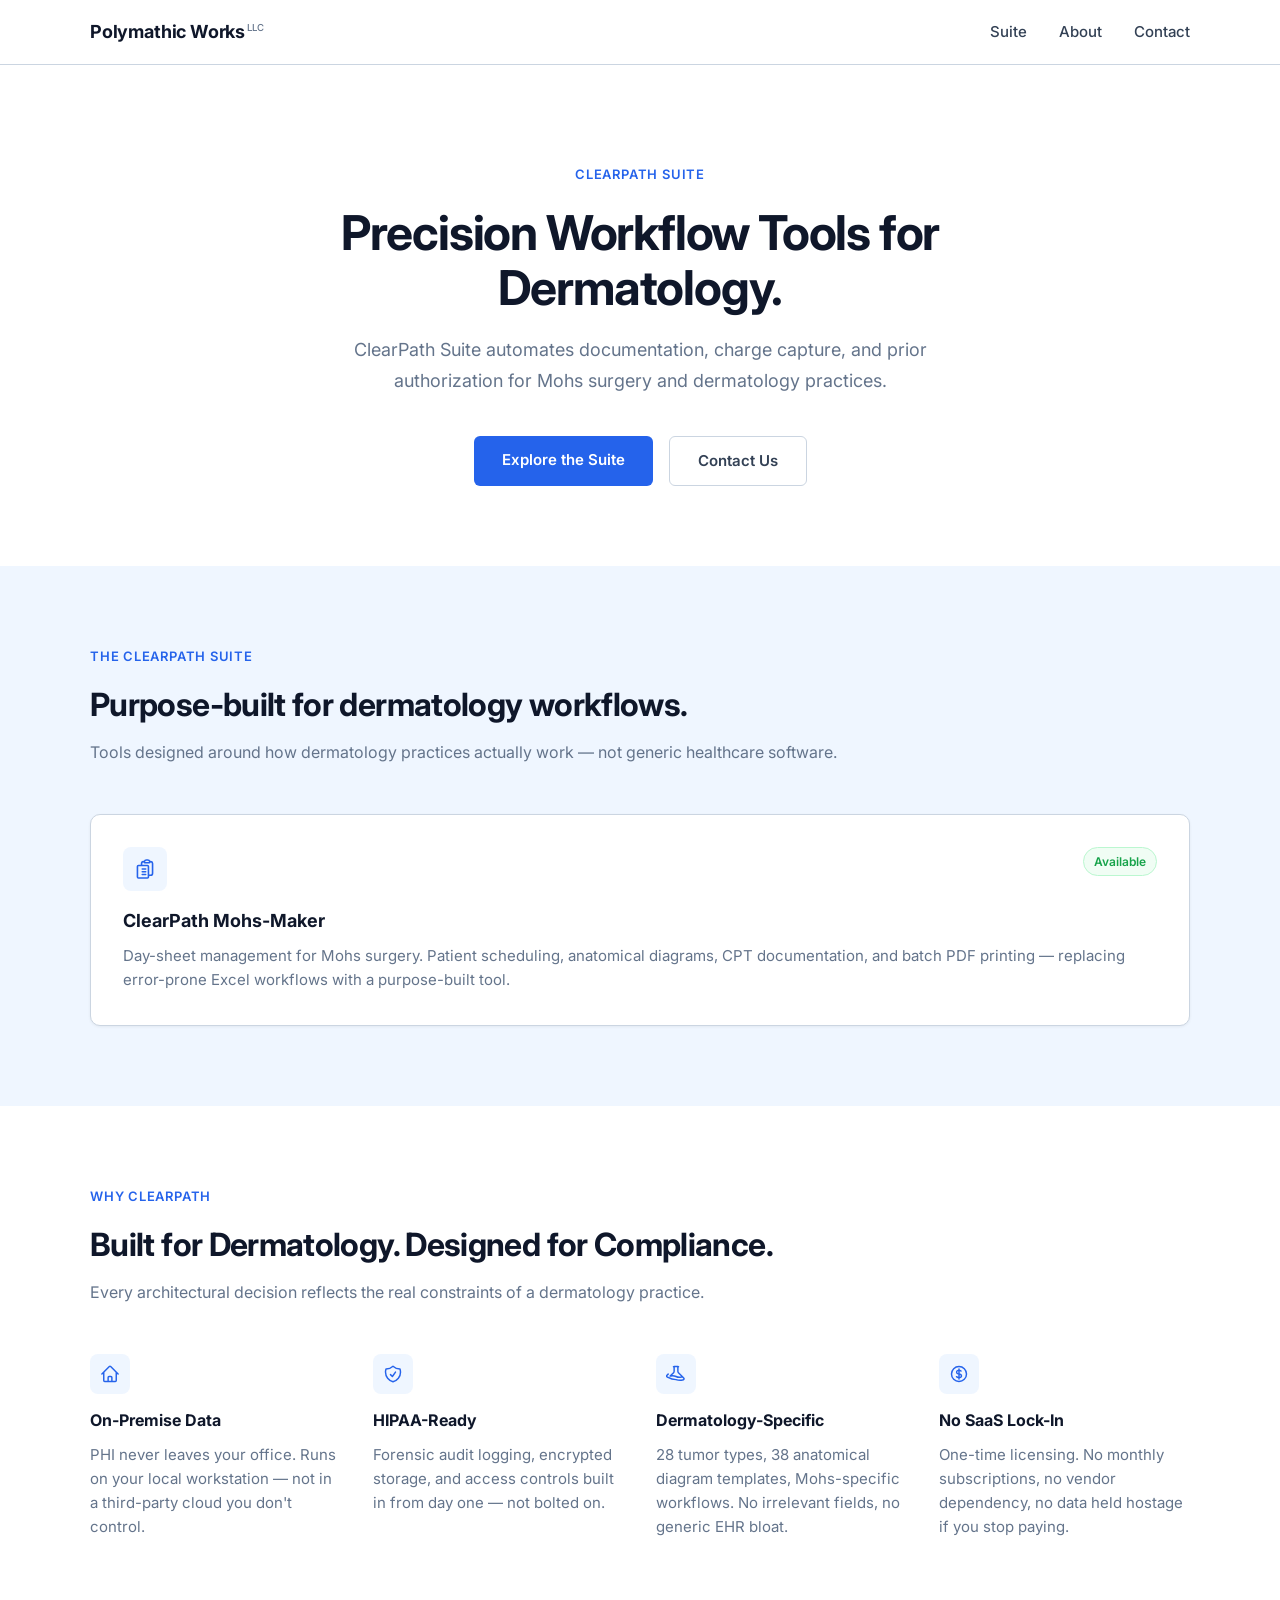
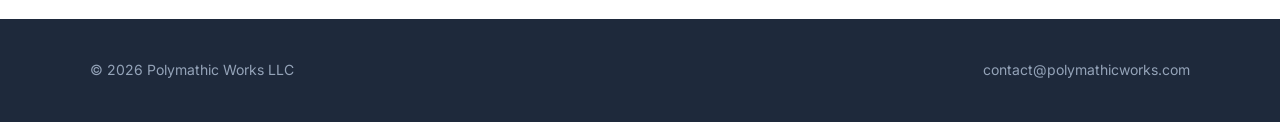
==== index.html @ 974c8272 "feat: add landing page for polymathicworks.com" ====
<!DOCTYPE html>
<html lang="en">
<head>
  <meta charset="UTF-8">
  <meta name="viewport" content="width=device-width, initial-scale=1.0">
  <title>Polymathic Works LLC — ClearPath Suite</title>
  <meta name="description" content="Precision workflow tools for dermatology. ClearPath Suite automates documentation, charge capture, and prior authorization for Mohs surgery practices.">
  <meta property="og:title" content="Polymathic Works LLC — ClearPath Suite">
  <meta property="og:description" content="Precision workflow tools for dermatology practices.">
  <meta property="og:url" content="https://polymathicworks.com">
  <meta property="og:type" content="website">
  <link rel="preconnect" href="https://fonts.googleapis.com">
  <link rel="preconnect" href="https://fonts.gstatic.com" crossorigin>
  <link href="https://fonts.googleapis.com/css2?family=Inter:ital,wght@0,400;0,500;0,600;0,700;1,400&display=swap" rel="stylesheet">
  <style>
    *, *::before, *::after { box-sizing: border-box; margin: 0; padding: 0; }

    :root {
      --blue-600: #2563eb;
      --blue-700: #1d4ed8;
      --blue-50:  #eff6ff;
      --slate-900: #0f172a;
      --slate-700: #334155;
      --slate-500: #64748b;
      --slate-300: #cbd5e1;
      --slate-100: #f1f5f9;
      --slate-800: #1e293b;
      --white: #ffffff;
      --green-600: #16a34a;
      --green-50:  #f0fdf4;
    }

    html { scroll-behavior: smooth; font-size: 16px; }

    body {
      font-family: 'Inter', system-ui, -apple-system, sans-serif;
      color: var(--slate-900);
      background: var(--white);
      line-height: 1.6;
      -webkit-font-smoothing: antialiased;
    }

    /* ── NAV ── */
    nav {
      position: sticky;
      top: 0;
      z-index: 100;
      background: var(--white);
      border-bottom: 1px solid var(--slate-300);
      padding: 0 2rem;
    }

    .nav-inner {
      max-width: 1100px;
      margin: 0 auto;
      height: 64px;
      display: flex;
      align-items: center;
      justify-content: space-between;
    }

    .nav-logo {
      font-size: 1.125rem;
      font-weight: 700;
      color: var(--slate-900);
      text-decoration: none;
      letter-spacing: -0.01em;
    }

    .nav-logo sup {
      font-size: 0.6rem;
      font-weight: 500;
      color: var(--slate-500);
      vertical-align: super;
      margin-left: 2px;
    }

    .nav-links {
      display: flex;
      gap: 2rem;
      list-style: none;
    }

    .nav-links a {
      font-size: 0.9375rem;
      font-weight: 500;
      color: var(--slate-700);
      text-decoration: none;
      transition: color 0.15s;
    }

    .nav-links a:hover { color: var(--blue-600); }

    /* ── HERO ── */
    .hero {
      background: var(--white);
      padding: 6rem 2rem 5rem;
      text-align: center;
    }

    .hero-inner {
      max-width: 760px;
      margin: 0 auto;
    }

    .hero-eyebrow {
      display: inline-block;
      font-size: 0.8125rem;
      font-weight: 600;
      letter-spacing: 0.06em;
      text-transform: uppercase;
      color: var(--blue-600);
      margin-bottom: 1.25rem;
    }

    .hero h1 {
      font-size: clamp(2rem, 4vw, 3rem);
      font-weight: 700;
      line-height: 1.15;
      letter-spacing: -0.025em;
      color: var(--slate-900);
      margin-bottom: 1.25rem;
    }

    .hero p {
      font-size: 1.125rem;
      color: var(--slate-500);
      max-width: 580px;
      margin: 0 auto 2.5rem;
      line-height: 1.7;
    }

    .hero-actions {
      display: flex;
      gap: 1rem;
      justify-content: center;
      flex-wrap: wrap;
    }

    .btn-primary {
      display: inline-block;
      background: var(--blue-600);
      color: var(--white);
      font-size: 0.9375rem;
      font-weight: 600;
      padding: 0.75rem 1.75rem;
      border-radius: 6px;
      text-decoration: none;
      transition: background 0.15s;
    }

    .btn-primary:hover { background: var(--blue-700); }

    .btn-outline {
      display: inline-block;
      border: 1.5px solid var(--slate-300);
      color: var(--slate-700);
      font-size: 0.9375rem;
      font-weight: 600;
      padding: 0.75rem 1.75rem;
      border-radius: 6px;
      text-decoration: none;
      transition: border-color 0.15s, color 0.15s;
    }

    .btn-outline:hover {
      border-color: var(--blue-600);
      color: var(--blue-600);
    }

    /* ── SECTION SHARED ── */
    section { padding: 5rem 2rem; }

    .section-inner {
      max-width: 1100px;
      margin: 0 auto;
    }

    .section-label {
      font-size: 0.8125rem;
      font-weight: 600;
      letter-spacing: 0.06em;
      text-transform: uppercase;
      color: var(--blue-600);
      margin-bottom: 0.75rem;
    }

    .section-heading {
      font-size: clamp(1.5rem, 2.5vw, 2rem);
      font-weight: 700;
      letter-spacing: -0.02em;
      color: var(--slate-900);
      margin-bottom: 0.625rem;
    }

    .section-sub {
      font-size: 1rem;
      color: var(--slate-500);
      margin-bottom: 3rem;
    }

    /* ── SUITE SECTION ── */
    #suite { background: var(--blue-50); }

    .tool-grid {
      display: grid;
      grid-template-columns: repeat(auto-fit, minmax(300px, 1fr));
      gap: 1.5rem;
    }

    .tool-card {
      background: var(--white);
      border: 1px solid var(--slate-300);
      border-radius: 10px;
      padding: 2rem;
      box-shadow: 0 1px 3px rgba(0,0,0,0.06);
      transition: box-shadow 0.2s;
    }

    .tool-card:hover { box-shadow: 0 4px 12px rgba(0,0,0,0.1); }

    .tool-card-header {
      display: flex;
      align-items: flex-start;
      justify-content: space-between;
      margin-bottom: 1rem;
    }

    .tool-icon {
      width: 44px;
      height: 44px;
      background: var(--blue-50);
      border-radius: 8px;
      display: flex;
      align-items: center;
      justify-content: center;
      flex-shrink: 0;
    }

    .tool-icon svg {
      width: 22px;
      height: 22px;
      color: var(--blue-600);
    }

    .badge-available {
      display: inline-block;
      font-size: 0.75rem;
      font-weight: 600;
      padding: 0.25rem 0.625rem;
      border-radius: 999px;
      background: var(--green-50);
      color: var(--green-600);
      border: 1px solid #bbf7d0;
    }

    .tool-card h3 {
      font-size: 1.125rem;
      font-weight: 700;
      color: var(--slate-900);
      margin-bottom: 0.5rem;
    }

    .tool-card p {
      font-size: 0.9375rem;
      color: var(--slate-500);
      line-height: 1.65;
    }

    /* ── ABOUT / TRUST SECTION ── */
    #about { background: var(--white); }

    .pillar-grid {
      display: grid;
      grid-template-columns: repeat(auto-fit, minmax(240px, 1fr));
      gap: 2rem;
    }

    .pillar {
      display: flex;
      flex-direction: column;
      gap: 0.625rem;
    }

    .pillar-icon {
      width: 40px;
      height: 40px;
      background: var(--blue-50);
      border-radius: 8px;
      display: flex;
      align-items: center;
      justify-content: center;
      margin-bottom: 0.25rem;
    }

    .pillar-icon svg {
      width: 20px;
      height: 20px;
      color: var(--blue-600);
    }

    .pillar h4 {
      font-size: 1rem;
      font-weight: 700;
      color: var(--slate-900);
    }

    .pillar p {
      font-size: 0.9375rem;
      color: var(--slate-500);
      line-height: 1.6;
    }

    /* ── FOOTER ── */
    footer {
      background: var(--slate-800);
      padding: 2.5rem 2rem;
    }

    .footer-inner {
      max-width: 1100px;
      margin: 0 auto;
      display: flex;
      align-items: center;
      justify-content: space-between;
      flex-wrap: wrap;
      gap: 1rem;
    }

    .footer-copy {
      font-size: 0.875rem;
      color: #94a3b8;
    }

    .footer-contact {
      font-size: 0.875rem;
      color: #94a3b8;
      text-decoration: none;
      transition: color 0.15s;
    }

    .footer-contact:hover { color: var(--white); }

    /* ── MOBILE ── */
    @media (max-width: 640px) {
      nav { padding: 0 1rem; }
      .nav-links { gap: 1.25rem; }
      .hero { padding: 4rem 1.25rem 3.5rem; }
      section { padding: 3.5rem 1.25rem; }
      .hero-actions { flex-direction: column; align-items: center; }
      .btn-primary, .btn-outline { width: 100%; max-width: 280px; text-align: center; }
      .footer-inner { flex-direction: column; align-items: flex-start; }
    }
  </style>
</head>
<body>

<!-- ── NAV ── -->
<nav>
  <div class="nav-inner">
    <a href="#" class="nav-logo">Polymathic Works<sup>LLC</sup></a>
    <ul class="nav-links">
      <li><a href="#suite">Suite</a></li>
      <li><a href="#about">About</a></li>
      <li><a href="#contact">Contact</a></li>
    </ul>
  </div>
</nav>

<!-- ── HERO ── -->
<section class="hero">
  <div class="hero-inner">
    <span class="hero-eyebrow">ClearPath Suite</span>
    <h1>Precision Workflow Tools for Dermatology.</h1>
    <p>ClearPath Suite automates documentation, charge capture, and prior authorization for Mohs surgery and dermatology practices.</p>
    <div class="hero-actions">
      <a href="#suite" class="btn-primary">Explore the Suite</a>
      <a href="mailto:contact@polymathicworks.com" class="btn-outline">Contact Us</a>
    </div>
  </div>
</section>

<!-- ── SUITE ── -->
<section id="suite">
  <div class="section-inner">
    <p class="section-label">The ClearPath Suite</p>
    <h2 class="section-heading">Purpose-built for dermatology workflows.</h2>
    <p class="section-sub">Tools designed around how dermatology practices actually work — not generic healthcare software.</p>
    <div class="tool-grid">

      <div class="tool-card">
        <div class="tool-card-header">
          <div class="tool-icon">
            <svg xmlns="http://www.w3.org/2000/svg" fill="none" viewBox="0 0 24 24" stroke="currentColor" stroke-width="1.75">
              <path stroke-linecap="round" stroke-linejoin="round" d="M9 12h3.75M9 15h3.75M9 18h3.75m3 .75H18a2.25 2.25 0 002.25-2.25V6.108c0-1.135-.845-2.098-1.976-2.192a48.424 48.424 0 00-1.123-.08m-5.801 0c-.065.21-.1.433-.1.664 0 .414.336.75.75.75h4.5a.75.75 0 00.75-.75 2.25 2.25 0 00-.1-.664m-5.8 0A2.251 2.251 0 0113.5 2.25H15c1.012 0 1.867.668 2.15 1.586m-5.8 0c-.376.023-.75.05-1.124.08C9.095 4.01 8.25 4.973 8.25 6.108V8.25m0 0H4.875c-.621 0-1.125.504-1.125 1.125v11.25c0 .621.504 1.125 1.125 1.125h9.75c.621 0 1.125-.504 1.125-1.125V9.375c0-.621-.504-1.125-1.125-1.125H8.25z"/>
            </svg>
          </div>
          <span class="badge-available">Available</span>
        </div>
        <h3>ClearPath Mohs-Maker</h3>
        <p>Day-sheet management for Mohs surgery. Patient scheduling, anatomical diagrams, CPT documentation, and batch PDF printing — replacing error-prone Excel workflows with a purpose-built tool.</p>
      </div>

    </div>
  </div>
</section>

<!-- ── ABOUT ── -->
<section id="about">
  <div class="section-inner">
    <p class="section-label">Why ClearPath</p>
    <h2 class="section-heading">Built for Dermatology. Designed for Compliance.</h2>
    <p class="section-sub">Every architectural decision reflects the real constraints of a dermatology practice.</p>
    <div class="pillar-grid">

      <div class="pillar">
        <div class="pillar-icon">
          <svg xmlns="http://www.w3.org/2000/svg" fill="none" viewBox="0 0 24 24" stroke="currentColor" stroke-width="1.75">
            <path stroke-linecap="round" stroke-linejoin="round" d="M2.25 12l8.954-8.955c.44-.439 1.152-.439 1.591 0L21.75 12M4.5 9.75v10.125c0 .621.504 1.125 1.125 1.125H9.75v-4.875c0-.621.504-1.125 1.125-1.125h2.25c.621 0 1.125.504 1.125 1.125V21h4.125c.621 0 1.125-.504 1.125-1.125V9.75M8.25 21h8.25"/>
          </svg>
        </div>
        <h4>On-Premise Data</h4>
        <p>PHI never leaves your office. Runs on your local workstation — not in a third-party cloud you don't control.</p>
      </div>

      <div class="pillar">
        <div class="pillar-icon">
          <svg xmlns="http://www.w3.org/2000/svg" fill="none" viewBox="0 0 24 24" stroke="currentColor" stroke-width="1.75">
            <path stroke-linecap="round" stroke-linejoin="round" d="M9 12.75L11.25 15 15 9.75m-3-7.036A11.959 11.959 0 013.598 6 11.99 11.99 0 003 9.749c0 5.592 3.824 10.29 9 11.623 5.176-1.332 9-6.03 9-11.622 0-1.31-.21-2.571-.598-3.751h-.152c-3.196 0-6.1-1.248-8.25-3.285z"/>
          </svg>
        </div>
        <h4>HIPAA-Ready</h4>
        <p>Forensic audit logging, encrypted storage, and access controls built in from day one — not bolted on.</p>
      </div>

      <div class="pillar">
        <div class="pillar-icon">
          <svg xmlns="http://www.w3.org/2000/svg" fill="none" viewBox="0 0 24 24" stroke="currentColor" stroke-width="1.75">
            <path stroke-linecap="round" stroke-linejoin="round" d="M9.75 3.104v5.714a2.25 2.25 0 01-.659 1.591L5 14.5M9.75 3.104c-.251.023-.501.05-.75.082m.75-.082a24.301 24.301 0 014.5 0m0 0v5.714c0 .597.237 1.17.659 1.591L19.8 15.3M14.25 3.104c.251.023.501.05.75.082M19.8 15.3l-1.57.393A9.065 9.065 0 0112 15a9.065 9.065 0 00-6.23-.693L5 14.5m14.8.8l1.402 1.402c1 1 .03 2.603-1.348 2.603A15.729 15.729 0 0112 18.75c-3.432 0-6.68-.94-9.454-2.595-1.378 0-2.348-1.602-1.348-2.603L2.6 12.15"/>
          </svg>
        </div>
        <h4>Dermatology-Specific</h4>
        <p>28 tumor types, 38 anatomical diagram templates, Mohs-specific workflows. No irrelevant fields, no generic EHR bloat.</p>
      </div>

      <div class="pillar">
        <div class="pillar-icon">
          <svg xmlns="http://www.w3.org/2000/svg" fill="none" viewBox="0 0 24 24" stroke="currentColor" stroke-width="1.75">
            <path stroke-linecap="round" stroke-linejoin="round" d="M12 6v12m-3-2.818l.879.659c1.171.879 3.07.879 4.242 0 1.172-.879 1.172-2.303 0-3.182C13.536 12.219 12.768 12 12 12c-.725 0-1.45-.22-2.003-.659-1.106-.879-1.106-2.303 0-3.182s2.9-.879 4.006 0l.415.33M21 12a9 9 0 11-18 0 9 9 0 0118 0z"/>
          </svg>
        </div>
        <h4>No SaaS Lock-In</h4>
        <p>One-time licensing. No monthly subscriptions, no vendor dependency, no data held hostage if you stop paying.</p>
      </div>

    </div>
  </div>
</section>

<!-- ── FOOTER ── -->
<footer id="contact">
  <div class="footer-inner">
    <span class="footer-copy">© 2026 Polymathic Works LLC</span>
    <a href="mailto:contact@polymathicworks.com" class="footer-contact">contact@polymathicworks.com</a>
  </div>
</footer>

</body>
</html>
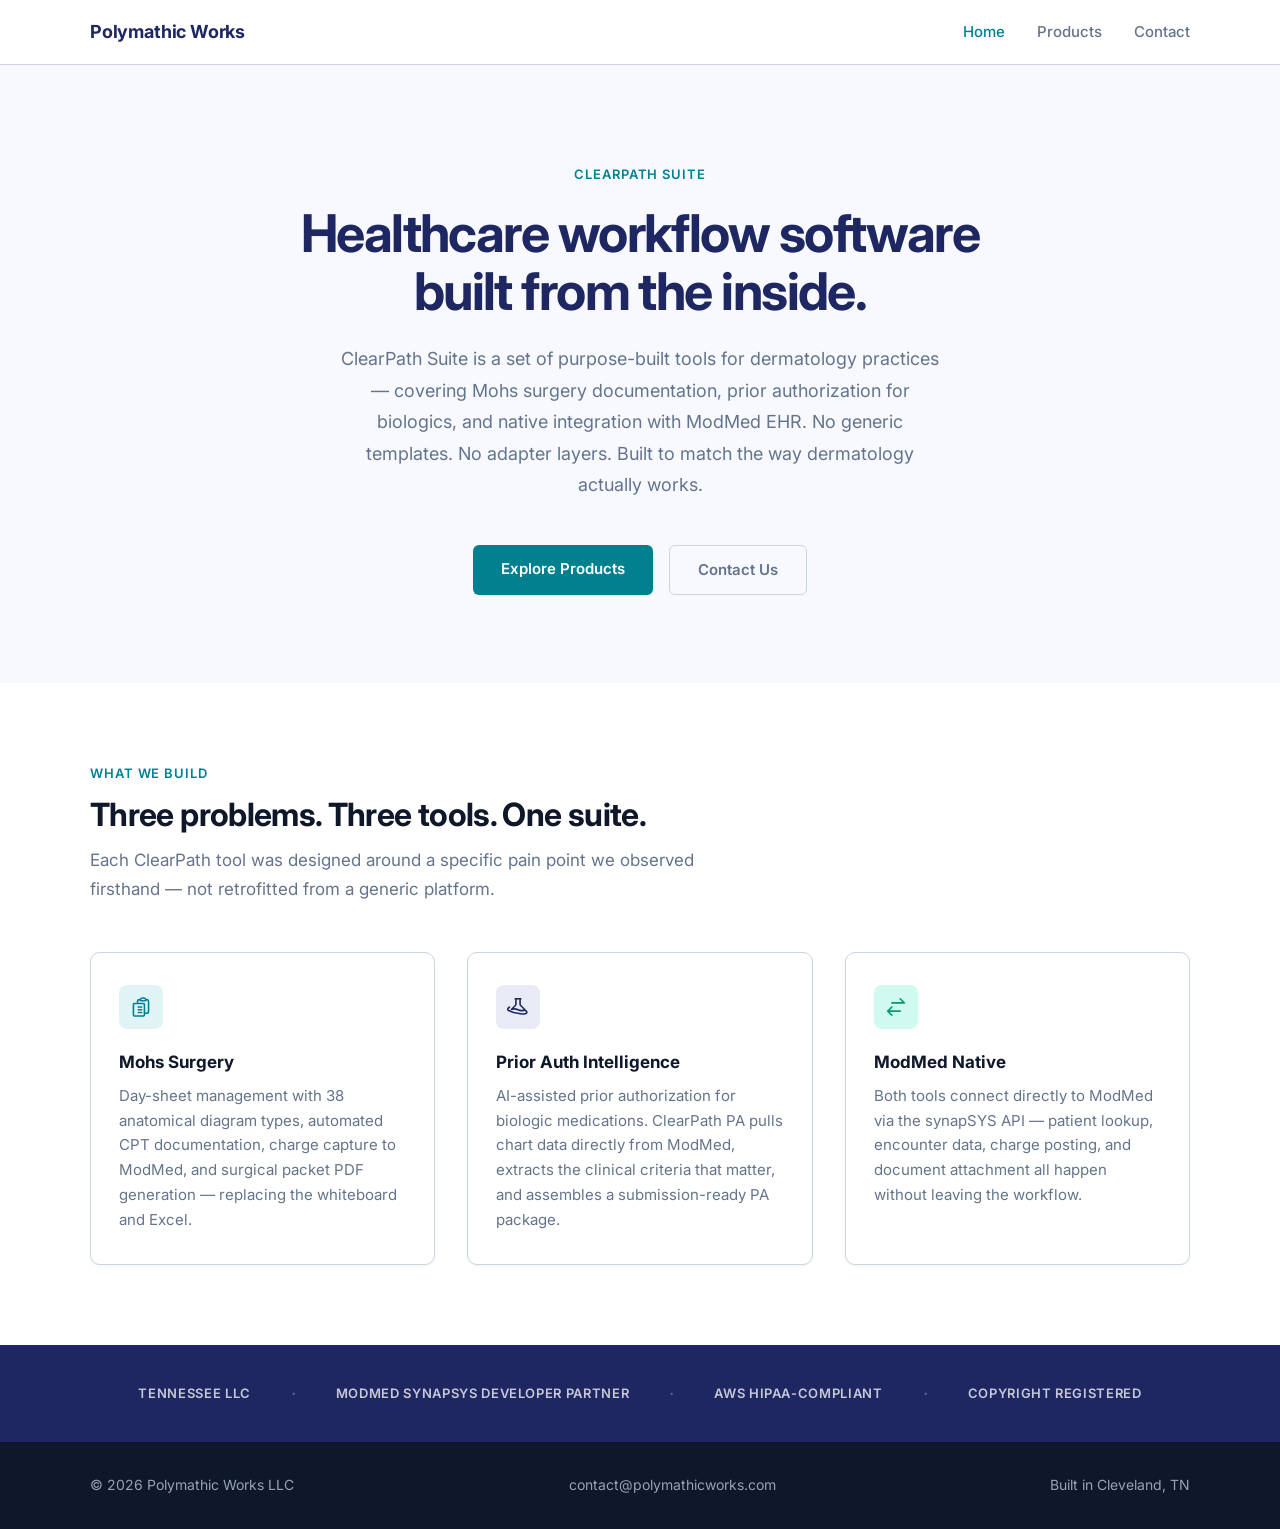
==== commit d306128c: "Rebuild site — ClearPath Suite launch" ====
--- a/index.html
+++ b/index.html
@@ -3,465 +3,109 @@
 <head>
   <meta charset="UTF-8">
   <meta name="viewport" content="width=device-width, initial-scale=1.0">
-  <title>Polymathic Works LLC — ClearPath Suite</title>
-  <meta name="description" content="Precision workflow tools for dermatology. ClearPath Suite automates documentation, charge capture, and prior authorization for Mohs surgery practices.">
-  <meta property="og:title" content="Polymathic Works LLC — ClearPath Suite">
-  <meta property="og:description" content="Precision workflow tools for dermatology practices.">
+  <title>Polymathic Works — Healthcare Workflow Software</title>
+  <meta name="description" content="ClearPath Suite — purpose-built workflow software for Mohs surgery and dermatology practices. ModMed-native, AWS HIPAA-compliant, built by clinicians.">
+  <meta property="og:title" content="Polymathic Works — Healthcare Workflow Software">
+  <meta property="og:description" content="ClearPath Suite automates Mohs surgery documentation, charge capture, and prior authorization for dermatology practices.">
   <meta property="og:url" content="https://polymathicworks.com">
   <meta property="og:type" content="website">
   <link rel="preconnect" href="https://fonts.googleapis.com">
   <link rel="preconnect" href="https://fonts.gstatic.com" crossorigin>
-  <link href="https://fonts.googleapis.com/css2?family=Inter:ital,wght@0,400;0,500;0,600;0,700;1,400&display=swap" rel="stylesheet">
-  <style>
-    *, *::before, *::after { box-sizing: border-box; margin: 0; padding: 0; }
-
-    :root {
-      --blue-600: #2563eb;
-      --blue-700: #1d4ed8;
-      --blue-50:  #eff6ff;
-      --slate-900: #0f172a;
-      --slate-700: #334155;
-      --slate-500: #64748b;
-      --slate-300: #cbd5e1;
-      --slate-100: #f1f5f9;
-      --slate-800: #1e293b;
-      --white: #ffffff;
-      --green-600: #16a34a;
-      --green-50:  #f0fdf4;
-    }
-
-    html { scroll-behavior: smooth; font-size: 16px; }
-
-    body {
-      font-family: 'Inter', system-ui, -apple-system, sans-serif;
-      color: var(--slate-900);
-      background: var(--white);
-      line-height: 1.6;
-      -webkit-font-smoothing: antialiased;
-    }
-
-    /* ── NAV ── */
-    nav {
-      position: sticky;
-      top: 0;
-      z-index: 100;
-      background: var(--white);
-      border-bottom: 1px solid var(--slate-300);
-      padding: 0 2rem;
-    }
-
-    .nav-inner {
-      max-width: 1100px;
-      margin: 0 auto;
-      height: 64px;
-      display: flex;
-      align-items: center;
-      justify-content: space-between;
-    }
-
-    .nav-logo {
-      font-size: 1.125rem;
-      font-weight: 700;
-      color: var(--slate-900);
-      text-decoration: none;
-      letter-spacing: -0.01em;
-    }
-
-    .nav-logo sup {
-      font-size: 0.6rem;
-      font-weight: 500;
-      color: var(--slate-500);
-      vertical-align: super;
-      margin-left: 2px;
-    }
-
-    .nav-links {
-      display: flex;
-      gap: 2rem;
-      list-style: none;
-    }
-
-    .nav-links a {
-      font-size: 0.9375rem;
-      font-weight: 500;
-      color: var(--slate-700);
-      text-decoration: none;
-      transition: color 0.15s;
-    }
-
-    .nav-links a:hover { color: var(--blue-600); }
-
-    /* ── HERO ── */
-    .hero {
-      background: var(--white);
-      padding: 6rem 2rem 5rem;
-      text-align: center;
-    }
-
-    .hero-inner {
-      max-width: 760px;
-      margin: 0 auto;
-    }
-
-    .hero-eyebrow {
-      display: inline-block;
-      font-size: 0.8125rem;
-      font-weight: 600;
-      letter-spacing: 0.06em;
-      text-transform: uppercase;
-      color: var(--blue-600);
-      margin-bottom: 1.25rem;
-    }
-
-    .hero h1 {
-      font-size: clamp(2rem, 4vw, 3rem);
-      font-weight: 700;
-      line-height: 1.15;
-      letter-spacing: -0.025em;
-      color: var(--slate-900);
-      margin-bottom: 1.25rem;
-    }
-
-    .hero p {
-      font-size: 1.125rem;
-      color: var(--slate-500);
-      max-width: 580px;
-      margin: 0 auto 2.5rem;
-      line-height: 1.7;
-    }
-
-    .hero-actions {
-      display: flex;
-      gap: 1rem;
-      justify-content: center;
-      flex-wrap: wrap;
-    }
-
-    .btn-primary {
-      display: inline-block;
-      background: var(--blue-600);
-      color: var(--white);
-      font-size: 0.9375rem;
-      font-weight: 600;
-      padding: 0.75rem 1.75rem;
-      border-radius: 6px;
-      text-decoration: none;
-      transition: background 0.15s;
-    }
-
-    .btn-primary:hover { background: var(--blue-700); }
-
-    .btn-outline {
-      display: inline-block;
-      border: 1.5px solid var(--slate-300);
-      color: var(--slate-700);
-      font-size: 0.9375rem;
-      font-weight: 600;
-      padding: 0.75rem 1.75rem;
-      border-radius: 6px;
-      text-decoration: none;
-      transition: border-color 0.15s, color 0.15s;
-    }
-
-    .btn-outline:hover {
-      border-color: var(--blue-600);
-      color: var(--blue-600);
-    }
-
-    /* ── SECTION SHARED ── */
-    section { padding: 5rem 2rem; }
-
-    .section-inner {
-      max-width: 1100px;
-      margin: 0 auto;
-    }
-
-    .section-label {
-      font-size: 0.8125rem;
-      font-weight: 600;
-      letter-spacing: 0.06em;
-      text-transform: uppercase;
-      color: var(--blue-600);
-      margin-bottom: 0.75rem;
-    }
-
-    .section-heading {
-      font-size: clamp(1.5rem, 2.5vw, 2rem);
-      font-weight: 700;
-      letter-spacing: -0.02em;
-      color: var(--slate-900);
-      margin-bottom: 0.625rem;
-    }
-
-    .section-sub {
-      font-size: 1rem;
-      color: var(--slate-500);
-      margin-bottom: 3rem;
-    }
-
-    /* ── SUITE SECTION ── */
-    #suite { background: var(--blue-50); }
-
-    .tool-grid {
-      display: grid;
-      grid-template-columns: repeat(auto-fit, minmax(300px, 1fr));
-      gap: 1.5rem;
-    }
-
-    .tool-card {
-      background: var(--white);
-      border: 1px solid var(--slate-300);
-      border-radius: 10px;
-      padding: 2rem;
-      box-shadow: 0 1px 3px rgba(0,0,0,0.06);
-      transition: box-shadow 0.2s;
-    }
-
-    .tool-card:hover { box-shadow: 0 4px 12px rgba(0,0,0,0.1); }
-
-    .tool-card-header {
-      display: flex;
-      align-items: flex-start;
-      justify-content: space-between;
-      margin-bottom: 1rem;
-    }
-
-    .tool-icon {
-      width: 44px;
-      height: 44px;
-      background: var(--blue-50);
-      border-radius: 8px;
-      display: flex;
-      align-items: center;
-      justify-content: center;
-      flex-shrink: 0;
-    }
-
-    .tool-icon svg {
-      width: 22px;
-      height: 22px;
-      color: var(--blue-600);
-    }
-
-    .badge-available {
-      display: inline-block;
-      font-size: 0.75rem;
-      font-weight: 600;
-      padding: 0.25rem 0.625rem;
-      border-radius: 999px;
-      background: var(--green-50);
-      color: var(--green-600);
-      border: 1px solid #bbf7d0;
-    }
-
-    .tool-card h3 {
-      font-size: 1.125rem;
-      font-weight: 700;
-      color: var(--slate-900);
-      margin-bottom: 0.5rem;
-    }
-
-    .tool-card p {
-      font-size: 0.9375rem;
-      color: var(--slate-500);
-      line-height: 1.65;
-    }
-
-    /* ── ABOUT / TRUST SECTION ── */
-    #about { background: var(--white); }
-
-    .pillar-grid {
-      display: grid;
-      grid-template-columns: repeat(auto-fit, minmax(240px, 1fr));
-      gap: 2rem;
-    }
-
-    .pillar {
-      display: flex;
-      flex-direction: column;
-      gap: 0.625rem;
-    }
-
-    .pillar-icon {
-      width: 40px;
-      height: 40px;
-      background: var(--blue-50);
-      border-radius: 8px;
-      display: flex;
-      align-items: center;
-      justify-content: center;
-      margin-bottom: 0.25rem;
-    }
-
-    .pillar-icon svg {
-      width: 20px;
-      height: 20px;
-      color: var(--blue-600);
-    }
-
-    .pillar h4 {
-      font-size: 1rem;
-      font-weight: 700;
-      color: var(--slate-900);
-    }
-
-    .pillar p {
-      font-size: 0.9375rem;
-      color: var(--slate-500);
-      line-height: 1.6;
-    }
-
-    /* ── FOOTER ── */
-    footer {
-      background: var(--slate-800);
-      padding: 2.5rem 2rem;
-    }
-
-    .footer-inner {
-      max-width: 1100px;
-      margin: 0 auto;
-      display: flex;
-      align-items: center;
-      justify-content: space-between;
-      flex-wrap: wrap;
-      gap: 1rem;
-    }
-
-    .footer-copy {
-      font-size: 0.875rem;
-      color: #94a3b8;
-    }
-
-    .footer-contact {
-      font-size: 0.875rem;
-      color: #94a3b8;
-      text-decoration: none;
-      transition: color 0.15s;
-    }
-
-    .footer-contact:hover { color: var(--white); }
-
-    /* ── MOBILE ── */
-    @media (max-width: 640px) {
-      nav { padding: 0 1rem; }
-      .nav-links { gap: 1.25rem; }
-      .hero { padding: 4rem 1.25rem 3.5rem; }
-      section { padding: 3.5rem 1.25rem; }
-      .hero-actions { flex-direction: column; align-items: center; }
-      .btn-primary, .btn-outline { width: 100%; max-width: 280px; text-align: center; }
-      .footer-inner { flex-direction: column; align-items: flex-start; }
-    }
-  </style>
+  <link href="https://fonts.googleapis.com/css2?family=Inter:wght@400;500;600;700&display=swap" rel="stylesheet">
+  <link rel="stylesheet" href="assets/css/main.css">
 </head>
 <body>
 
 <!-- ── NAV ── -->
-<nav>
+<nav aria-label="Main">
   <div class="nav-inner">
-    <a href="#" class="nav-logo">Polymathic Works<sup>LLC</sup></a>
+    <a href="index.html" class="nav-logo">Polymathic Works</a>
     <ul class="nav-links">
-      <li><a href="#suite">Suite</a></li>
-      <li><a href="#about">About</a></li>
-      <li><a href="#contact">Contact</a></li>
+      <li><a href="index.html" aria-current="page">Home</a></li>
+      <li><a href="products.html">Products</a></li>
+      <li><a href="contact.html">Contact</a></li>
     </ul>
   </div>
 </nav>
+
+<main>
 
 <!-- ── HERO ── -->
 <section class="hero">
   <div class="hero-inner">
     <span class="hero-eyebrow">ClearPath Suite</span>
-    <h1>Precision Workflow Tools for Dermatology.</h1>
-    <p>ClearPath Suite automates documentation, charge capture, and prior authorization for Mohs surgery and dermatology practices.</p>
+    <h1>Healthcare workflow software built from the inside.</h1>
+    <p>ClearPath Suite is a set of purpose-built tools for dermatology practices — covering Mohs surgery documentation, prior authorization for biologics, and native integration with ModMed EHR. No generic templates. No adapter layers. Built to match the way dermatology actually works.</p>
     <div class="hero-actions">
-      <a href="#suite" class="btn-primary">Explore the Suite</a>
-      <a href="mailto:contact@polymathicworks.com" class="btn-outline">Contact Us</a>
+      <a href="products.html" class="btn-primary">Explore Products</a>
+      <a href="contact.html" class="btn-outline">Contact Us</a>
     </div>
   </div>
 </section>
 
-<!-- ── SUITE ── -->
-<section id="suite">
+<!-- ── THREE-COLUMN VALUES ── -->
+<section style="background: var(--white);">
   <div class="section-inner">
-    <p class="section-label">The ClearPath Suite</p>
-    <h2 class="section-heading">Purpose-built for dermatology workflows.</h2>
-    <p class="section-sub">Tools designed around how dermatology practices actually work — not generic healthcare software.</p>
-    <div class="tool-grid">
+    <p class="section-label">What We Build</p>
+    <h2 class="section-heading">Three problems. Three tools. One suite.</h2>
+    <p class="section-sub">Each ClearPath tool was designed around a specific pain point we observed firsthand — not retrofitted from a generic platform.</p>
+    <div class="value-grid">
 
-      <div class="tool-card">
-        <div class="tool-card-header">
-          <div class="tool-icon">
-            <svg xmlns="http://www.w3.org/2000/svg" fill="none" viewBox="0 0 24 24" stroke="currentColor" stroke-width="1.75">
-              <path stroke-linecap="round" stroke-linejoin="round" d="M9 12h3.75M9 15h3.75M9 18h3.75m3 .75H18a2.25 2.25 0 002.25-2.25V6.108c0-1.135-.845-2.098-1.976-2.192a48.424 48.424 0 00-1.123-.08m-5.801 0c-.065.21-.1.433-.1.664 0 .414.336.75.75.75h4.5a.75.75 0 00.75-.75 2.25 2.25 0 00-.1-.664m-5.8 0A2.251 2.251 0 0113.5 2.25H15c1.012 0 1.867.668 2.15 1.586m-5.8 0c-.376.023-.75.05-1.124.08C9.095 4.01 8.25 4.973 8.25 6.108V8.25m0 0H4.875c-.621 0-1.125.504-1.125 1.125v11.25c0 .621.504 1.125 1.125 1.125h9.75c.621 0 1.125-.504 1.125-1.125V9.375c0-.621-.504-1.125-1.125-1.125H8.25z"/>
-            </svg>
-          </div>
-          <span class="badge-available">Available</span>
+      <div class="value-card">
+        <div class="value-card-icon value-card-icon--teal">
+          <svg aria-hidden="true" xmlns="http://www.w3.org/2000/svg" fill="none" viewBox="0 0 24 24" stroke="currentColor" stroke-width="1.75">
+            <path stroke-linecap="round" stroke-linejoin="round" d="M9 12h3.75M9 15h3.75M9 18h3.75m3 .75H18a2.25 2.25 0 002.25-2.25V6.108c0-1.135-.845-2.098-1.976-2.192a48.424 48.424 0 00-1.123-.08m-5.801 0c-.065.21-.1.433-.1.664 0 .414.336.75.75.75h4.5a.75.75 0 00.75-.75 2.25 2.25 0 00-.1-.664m-5.8 0A2.251 2.251 0 0113.5 2.25H15c1.012 0 1.867.668 2.15 1.586m-5.8 0c-.376.023-.75.05-1.124.08C9.095 4.01 8.25 4.973 8.25 6.108V8.25m0 0H4.875c-.621 0-1.125.504-1.125 1.125v11.25c0 .621.504 1.125 1.125 1.125h9.75c.621 0 1.125-.504 1.125-1.125V9.375c0-.621-.504-1.125-1.125-1.125H8.25z"/>
+          </svg>
         </div>
-        <h3>ClearPath Mohs-Maker</h3>
-        <p>Day-sheet management for Mohs surgery. Patient scheduling, anatomical diagrams, CPT documentation, and batch PDF printing — replacing error-prone Excel workflows with a purpose-built tool.</p>
+        <h3>Mohs Surgery</h3>
+        <p>Day-sheet management with 38 anatomical diagram types, automated CPT documentation, charge capture to ModMed, and surgical packet PDF generation — replacing the whiteboard and Excel.</p>
+      </div>
+
+      <div class="value-card">
+        <div class="value-card-icon value-card-icon--navy">
+          <svg aria-hidden="true" xmlns="http://www.w3.org/2000/svg" fill="none" viewBox="0 0 24 24" stroke="currentColor" stroke-width="1.75">
+            <path stroke-linecap="round" stroke-linejoin="round" d="M9.75 3.104v5.714a2.25 2.25 0 01-.659 1.591L5 14.5M9.75 3.104c-.251.023-.501.05-.75.082m.75-.082a24.301 24.301 0 014.5 0m0 0v5.714c0 .597.237 1.17.659 1.591L19.8 15.3M14.25 3.104c.251.023.501.05.75.082M19.8 15.3l-1.57.393A9.065 9.065 0 0112 15a9.065 9.065 0 00-6.23-.693L5 14.5m14.8.8l1.402 1.402c1 1 .03 2.603-1.348 2.603A15.729 15.729 0 0112 18.75c-3.432 0-6.68-.94-9.454-2.595-1.378 0-2.348-1.602-1.348-2.603L2.6 12.15"/>
+          </svg>
+        </div>
+        <h3>Prior Auth Intelligence</h3>
+        <p>AI-assisted prior authorization for biologic medications. ClearPath PA pulls chart data directly from ModMed, extracts the clinical criteria that matter, and assembles a submission-ready PA package.</p>
+      </div>
+
+      <div class="value-card">
+        <div class="value-card-icon value-card-icon--mint">
+          <svg aria-hidden="true" xmlns="http://www.w3.org/2000/svg" fill="none" viewBox="0 0 24 24" stroke="currentColor" stroke-width="1.75">
+            <path stroke-linecap="round" stroke-linejoin="round" d="M7.5 21L3 16.5m0 0L7.5 12M3 16.5h13.5m0-13.5L21 7.5m0 0L16.5 3M21 7.5H7.5"/>
+          </svg>
+        </div>
+        <h3>ModMed Native</h3>
+        <p>Both tools connect directly to ModMed via the synapSYS API — patient lookup, encounter data, charge posting, and document attachment all happen without leaving the workflow.</p>
       </div>
 
     </div>
   </div>
 </section>
 
-<!-- ── ABOUT ── -->
-<section id="about">
-  <div class="section-inner">
-    <p class="section-label">Why ClearPath</p>
-    <h2 class="section-heading">Built for Dermatology. Designed for Compliance.</h2>
-    <p class="section-sub">Every architectural decision reflects the real constraints of a dermatology practice.</p>
-    <div class="pillar-grid">
+<!-- ── CREDIBILITY STRIP ── -->
+<div class="cred-strip" aria-label="Credentials">
+  <div class="cred-strip-inner">
+    <span class="cred-item">Tennessee LLC</span>
+    <span class="cred-divider" aria-hidden="true">·</span>
+    <span class="cred-item">ModMed synapSYS Developer Partner</span>
+    <span class="cred-divider" aria-hidden="true">·</span>
+    <span class="cred-item">AWS HIPAA-Compliant</span>
+    <span class="cred-divider" aria-hidden="true">·</span>
+    <span class="cred-item">Copyright Registered</span>
+  </div>
+</div>
 
-      <div class="pillar">
-        <div class="pillar-icon">
-          <svg xmlns="http://www.w3.org/2000/svg" fill="none" viewBox="0 0 24 24" stroke="currentColor" stroke-width="1.75">
-            <path stroke-linecap="round" stroke-linejoin="round" d="M2.25 12l8.954-8.955c.44-.439 1.152-.439 1.591 0L21.75 12M4.5 9.75v10.125c0 .621.504 1.125 1.125 1.125H9.75v-4.875c0-.621.504-1.125 1.125-1.125h2.25c.621 0 1.125.504 1.125 1.125V21h4.125c.621 0 1.125-.504 1.125-1.125V9.75M8.25 21h8.25"/>
-          </svg>
-        </div>
-        <h4>On-Premise Data</h4>
-        <p>PHI never leaves your office. Runs on your local workstation — not in a third-party cloud you don't control.</p>
-      </div>
-
-      <div class="pillar">
-        <div class="pillar-icon">
-          <svg xmlns="http://www.w3.org/2000/svg" fill="none" viewBox="0 0 24 24" stroke="currentColor" stroke-width="1.75">
-            <path stroke-linecap="round" stroke-linejoin="round" d="M9 12.75L11.25 15 15 9.75m-3-7.036A11.959 11.959 0 013.598 6 11.99 11.99 0 003 9.749c0 5.592 3.824 10.29 9 11.623 5.176-1.332 9-6.03 9-11.622 0-1.31-.21-2.571-.598-3.751h-.152c-3.196 0-6.1-1.248-8.25-3.285z"/>
-          </svg>
-        </div>
-        <h4>HIPAA-Ready</h4>
-        <p>Forensic audit logging, encrypted storage, and access controls built in from day one — not bolted on.</p>
-      </div>
-
-      <div class="pillar">
-        <div class="pillar-icon">
-          <svg xmlns="http://www.w3.org/2000/svg" fill="none" viewBox="0 0 24 24" stroke="currentColor" stroke-width="1.75">
-            <path stroke-linecap="round" stroke-linejoin="round" d="M9.75 3.104v5.714a2.25 2.25 0 01-.659 1.591L5 14.5M9.75 3.104c-.251.023-.501.05-.75.082m.75-.082a24.301 24.301 0 014.5 0m0 0v5.714c0 .597.237 1.17.659 1.591L19.8 15.3M14.25 3.104c.251.023.501.05.75.082M19.8 15.3l-1.57.393A9.065 9.065 0 0112 15a9.065 9.065 0 00-6.23-.693L5 14.5m14.8.8l1.402 1.402c1 1 .03 2.603-1.348 2.603A15.729 15.729 0 0112 18.75c-3.432 0-6.68-.94-9.454-2.595-1.378 0-2.348-1.602-1.348-2.603L2.6 12.15"/>
-          </svg>
-        </div>
-        <h4>Dermatology-Specific</h4>
-        <p>28 tumor types, 38 anatomical diagram templates, Mohs-specific workflows. No irrelevant fields, no generic EHR bloat.</p>
-      </div>
-
-      <div class="pillar">
-        <div class="pillar-icon">
-          <svg xmlns="http://www.w3.org/2000/svg" fill="none" viewBox="0 0 24 24" stroke="currentColor" stroke-width="1.75">
-            <path stroke-linecap="round" stroke-linejoin="round" d="M12 6v12m-3-2.818l.879.659c1.171.879 3.07.879 4.242 0 1.172-.879 1.172-2.303 0-3.182C13.536 12.219 12.768 12 12 12c-.725 0-1.45-.22-2.003-.659-1.106-.879-1.106-2.303 0-3.182s2.9-.879 4.006 0l.415.33M21 12a9 9 0 11-18 0 9 9 0 0118 0z"/>
-          </svg>
-        </div>
-        <h4>No SaaS Lock-In</h4>
-        <p>One-time licensing. No monthly subscriptions, no vendor dependency, no data held hostage if you stop paying.</p>
-      </div>
-
-    </div>
-  </div>
-</section>
+</main>
 
 <!-- ── FOOTER ── -->
-<footer id="contact">
+<footer>
   <div class="footer-inner">
     <span class="footer-copy">© 2026 Polymathic Works LLC</span>
     <a href="mailto:contact@polymathicworks.com" class="footer-contact">contact@polymathicworks.com</a>
+    <span class="footer-locale">Built in Cleveland, TN</span>
   </div>
 </footer>
 
--- a/assets/css/main.css
+++ b/assets/css/main.css
@@ -0,0 +1,663 @@
+/* ============================================================
+   Polymathic Works — Shared Stylesheet
+   Brand: Navy #1E2761 · Teal #028090 · Mint #02C39A
+          Off-white #F7F9FF · Slate #64748B
+   ============================================================ */
+
+*, *::before, *::after { box-sizing: border-box; margin: 0; padding: 0; }
+
+:root {
+  --navy:     #1E2761;
+  --navy-dk:  #161d4a;
+  --teal:     #028090;
+  --teal-lt:  #e0f4f6;
+  --mint:     #02C39A;
+  --offwhite: #F7F9FF;
+  --slate:    #64748B;
+  --slate-lt: #94a3b8;
+  --slate-bd: #cbd5e1;
+  --white:    #ffffff;
+  --dark:     #0f172a;
+  --green-lt: #d1fae5;
+  --green:    #059669;
+}
+
+html { scroll-behavior: smooth; font-size: 16px; }
+
+body {
+  font-family: 'Inter', system-ui, -apple-system, sans-serif;
+  color: var(--dark);
+  background: var(--white);
+  line-height: 1.6;
+  -webkit-font-smoothing: antialiased;
+}
+
+/* ── GOOGLE FONTS (loaded in each page head) ── */
+
+/* ── NAV ── */
+nav {
+  position: sticky;
+  top: 0;
+  z-index: 100;
+  background: var(--white);
+  border-bottom: 1px solid var(--slate-bd);
+  padding: 0 2rem;
+}
+
+.nav-inner {
+  max-width: 1100px;
+  margin: 0 auto;
+  height: 64px;
+  display: flex;
+  align-items: center;
+  justify-content: space-between;
+}
+
+.nav-logo {
+  font-size: 1.125rem;
+  font-weight: 700;
+  color: var(--navy);
+  text-decoration: none;
+  letter-spacing: -0.01em;
+  white-space: nowrap;
+}
+
+.nav-links {
+  display: flex;
+  gap: 2rem;
+  list-style: none;
+}
+
+.nav-links a {
+  font-size: 0.9375rem;
+  font-weight: 500;
+  color: var(--slate);
+  text-decoration: none;
+  transition: color 0.15s;
+}
+
+.nav-links a:hover,
+.nav-links a[aria-current="page"] { color: var(--teal); }
+
+/* ── BUTTONS ── */
+.btn-primary {
+  display: inline-block;
+  background: var(--teal);
+  color: var(--white);
+  font-size: 0.9375rem;
+  font-weight: 600;
+  padding: 0.75rem 1.75rem;
+  border-radius: 6px;
+  text-decoration: none;
+  transition: background 0.15s;
+}
+.btn-primary:hover { background: var(--navy); }
+
+.btn-outline {
+  display: inline-block;
+  border: 1.5px solid var(--slate-bd);
+  color: var(--slate);
+  font-size: 0.9375rem;
+  font-weight: 600;
+  padding: 0.75rem 1.75rem;
+  border-radius: 6px;
+  text-decoration: none;
+  transition: border-color 0.15s, color 0.15s;
+}
+.btn-outline:hover { border-color: var(--teal); color: var(--teal); }
+
+.btn-navy {
+  display: inline-block;
+  background: var(--navy);
+  color: var(--white);
+  font-size: 0.9375rem;
+  font-weight: 600;
+  padding: 0.75rem 1.75rem;
+  border-radius: 6px;
+  text-decoration: none;
+  transition: background 0.15s;
+}
+.btn-navy:hover { background: var(--navy-dk); }
+
+/* ── SECTION SHARED ── */
+section { padding: 5rem 2rem; }
+
+.section-inner {
+  max-width: 1100px;
+  margin: 0 auto;
+}
+
+.section-label {
+  font-size: 0.8125rem;
+  font-weight: 600;
+  letter-spacing: 0.07em;
+  text-transform: uppercase;
+  color: var(--teal);
+  margin-bottom: 0.75rem;
+}
+
+.section-label--navy { color: var(--navy); }
+
+.section-heading {
+  font-size: clamp(1.6rem, 2.5vw, 2.125rem);
+  font-weight: 700;
+  letter-spacing: -0.02em;
+  color: var(--dark);
+  margin-bottom: 0.75rem;
+  line-height: 1.2;
+}
+
+.section-sub {
+  font-size: 1.0625rem;
+  color: var(--slate);
+  margin-bottom: 3rem;
+  max-width: 640px;
+  line-height: 1.7;
+}
+
+/* ── HERO ── */
+.hero {
+  background: var(--offwhite);
+  padding: 6rem 2rem 5.5rem;
+  text-align: center;
+}
+
+.hero-inner { max-width: 760px; margin: 0 auto; }
+
+.hero-eyebrow {
+  display: inline-block;
+  font-size: 0.8125rem;
+  font-weight: 600;
+  letter-spacing: 0.07em;
+  text-transform: uppercase;
+  color: var(--teal);
+  margin-bottom: 1.25rem;
+}
+
+.hero h1 {
+  font-size: clamp(2.125rem, 4.5vw, 3.25rem);
+  font-weight: 700;
+  line-height: 1.12;
+  letter-spacing: -0.03em;
+  color: var(--navy);
+  margin-bottom: 1.375rem;
+}
+
+.hero p {
+  font-size: 1.125rem;
+  color: var(--slate);
+  max-width: 600px;
+  margin: 0 auto 2.75rem;
+  line-height: 1.75;
+}
+
+.hero-actions {
+  display: flex;
+  gap: 1rem;
+  justify-content: center;
+  flex-wrap: wrap;
+}
+
+/* ── THREE-COLUMN VALUE SECTION ── */
+.value-grid {
+  display: grid;
+  grid-template-columns: repeat(3, 1fr);
+  gap: 2rem;
+}
+
+.value-card {
+  background: var(--white);
+  border: 1px solid var(--slate-bd);
+  border-radius: 10px;
+  padding: 2rem 1.75rem;
+  box-shadow: 0 1px 3px rgba(0,0,0,0.05);
+}
+
+.value-card-icon {
+  width: 44px;
+  height: 44px;
+  border-radius: 8px;
+  display: flex;
+  align-items: center;
+  justify-content: center;
+  margin-bottom: 1.25rem;
+}
+
+.value-card-icon--teal { background: var(--teal-lt); }
+.value-card-icon--navy { background: #e8eaf6; }
+.value-card-icon--mint { background: #d0faf0; }
+
+.value-card-icon svg {
+  width: 22px;
+  height: 22px;
+}
+
+.value-card-icon--teal svg { color: var(--teal); }
+.value-card-icon--navy svg { color: var(--navy); }
+.value-card-icon--mint svg { color: #019970; }
+
+.value-card h3 {
+  font-size: 1.0625rem;
+  font-weight: 700;
+  color: var(--dark);
+  margin-bottom: 0.5rem;
+}
+
+.value-card p {
+  font-size: 0.9375rem;
+  color: var(--slate);
+  line-height: 1.65;
+}
+
+/* ── CREDIBILITY STRIP ── */
+.cred-strip {
+  background: var(--navy);
+  padding: 2rem 2rem;
+}
+
+.cred-strip-inner {
+  max-width: 1100px;
+  margin: 0 auto;
+  display: flex;
+  align-items: center;
+  justify-content: center;
+  flex-wrap: wrap;
+  gap: 0 2.5rem;
+}
+
+.cred-item {
+  font-size: 0.8125rem;
+  font-weight: 600;
+  letter-spacing: 0.05em;
+  text-transform: uppercase;
+  color: rgba(255,255,255,0.75);
+  padding: 0.375rem 0;
+}
+
+.cred-divider {
+  color: rgba(255,255,255,0.25);
+  font-size: 1.25rem;
+  line-height: 1;
+}
+
+/* ── PRODUCT SECTIONS ── */
+.product-section { padding: 5rem 2rem; }
+.product-section--teal-bg { background: var(--teal-lt); }
+.product-section--navy-bg { background: #eef0f8; }
+
+.product-header { margin-bottom: 3rem; }
+
+.product-badge {
+  display: inline-flex;
+  align-items: center;
+  gap: 0.4rem;
+  font-size: 0.75rem;
+  font-weight: 600;
+  padding: 0.25rem 0.75rem;
+  border-radius: 999px;
+  margin-bottom: 1rem;
+}
+
+.product-badge--available {
+  background: var(--green-lt);
+  color: var(--green);
+  border: 1px solid #a7f3d0;
+}
+
+.product-badge--available::before {
+  content: '';
+  width: 6px;
+  height: 6px;
+  border-radius: 50%;
+  background: var(--green);
+  display: inline-block;
+}
+
+.product-heading {
+  font-size: clamp(1.5rem, 2.5vw, 2rem);
+  font-weight: 700;
+  letter-spacing: -0.02em;
+  color: var(--dark);
+  margin-bottom: 0.75rem;
+  line-height: 1.2;
+}
+
+.product-subhead {
+  font-size: 1.0625rem;
+  color: var(--slate);
+  max-width: 600px;
+  line-height: 1.7;
+}
+
+/* Feature card grid */
+.feature-grid {
+  display: grid;
+  grid-template-columns: repeat(auto-fit, minmax(240px, 1fr));
+  gap: 1.25rem;
+  margin-bottom: 2.5rem;
+}
+
+.feature-card {
+  background: var(--white);
+  border-radius: 10px;
+  padding: 1.5rem;
+  border: 1px solid var(--slate-bd);
+  box-shadow: 0 1px 3px rgba(0,0,0,0.05);
+}
+
+.feature-card-accent {
+  width: 3px;
+  height: 36px;
+  border-radius: 2px;
+  margin-bottom: 1rem;
+}
+.feature-card-accent--teal { background: var(--teal); }
+.feature-card-accent--navy { background: var(--navy); }
+
+.feature-card h4 {
+  font-size: 0.9375rem;
+  font-weight: 700;
+  color: var(--dark);
+  margin-bottom: 0.375rem;
+}
+
+.feature-card p {
+  font-size: 0.875rem;
+  color: var(--slate);
+  line-height: 1.6;
+}
+
+/* Pricing callout */
+.pricing-callout {
+  background: var(--white);
+  border: 2px solid var(--teal);
+  border-radius: 10px;
+  padding: 1.5rem 2rem;
+  display: inline-flex;
+  align-items: center;
+  gap: 1.25rem;
+  flex-wrap: wrap;
+}
+
+.pricing-callout--navy { border-color: var(--navy); }
+
+.pricing-main {
+  font-size: 1.25rem;
+  font-weight: 700;
+  color: var(--dark);
+}
+
+.pricing-note {
+  font-size: 0.875rem;
+  color: var(--slate);
+}
+
+/* 4-step flow */
+.step-flow {
+  display: flex;
+  align-items: flex-start;
+  gap: 0;
+  margin-bottom: 2.5rem;
+  overflow-x: auto;
+  padding-bottom: 0.5rem;
+}
+
+.step {
+  flex: 1;
+  min-width: 180px;
+  display: flex;
+  flex-direction: column;
+  align-items: center;
+  text-align: center;
+  position: relative;
+}
+
+.step:not(:last-child)::after {
+  content: '→';
+  position: absolute;
+  right: -0.75rem;
+  top: 1.125rem;
+  font-size: 1.25rem;
+  color: var(--slate-lt);
+  font-weight: 300;
+  z-index: 1;
+}
+
+.step-number {
+  width: 40px;
+  height: 40px;
+  border-radius: 50%;
+  background: var(--navy);
+  color: var(--white);
+  font-size: 0.875rem;
+  font-weight: 700;
+  display: flex;
+  align-items: center;
+  justify-content: center;
+  margin-bottom: 0.875rem;
+  flex-shrink: 0;
+}
+
+.step-label {
+  font-size: 0.9375rem;
+  font-weight: 700;
+  color: var(--dark);
+  margin-bottom: 0.25rem;
+}
+
+.step-desc {
+  font-size: 0.8125rem;
+  color: var(--slate);
+  line-height: 1.5;
+  padding: 0 0.5rem;
+}
+
+/* Payer + biologic tags */
+.tag-row {
+  display: flex;
+  flex-wrap: wrap;
+  gap: 0.5rem;
+  margin-top: 1.5rem;
+}
+
+.tag {
+  display: inline-block;
+  font-size: 0.8125rem;
+  font-weight: 500;
+  padding: 0.3rem 0.75rem;
+  border-radius: 999px;
+  background: #e8eaf6;
+  color: var(--navy);
+}
+
+.tag--payer { background: #eef0f8; color: var(--navy); border: 1px solid #c7cbea; }
+
+.tag-section-label {
+  font-size: 0.8125rem;
+  font-weight: 600;
+  text-transform: uppercase;
+  letter-spacing: 0.06em;
+  color: var(--slate);
+  margin-bottom: 0.625rem;
+  margin-top: 1.75rem;
+}
+
+/* CTA strip */
+.cta-strip {
+  background: var(--navy);
+  padding: 4.5rem 2rem;
+  text-align: center;
+}
+
+.cta-strip-inner { max-width: 640px; margin: 0 auto; }
+
+.cta-strip h2 {
+  font-size: clamp(1.5rem, 2.5vw, 2rem);
+  font-weight: 700;
+  color: var(--white);
+  margin-bottom: 1rem;
+  letter-spacing: -0.02em;
+}
+
+.cta-strip p {
+  font-size: 1.0625rem;
+  color: rgba(255,255,255,0.72);
+  margin-bottom: 2rem;
+  line-height: 1.7;
+}
+
+/* ── CONTACT PAGE ── */
+.contact-section {
+  padding: 5rem 2rem;
+  background: var(--offwhite);
+  min-height: calc(100vh - 64px - 80px);
+}
+
+.contact-inner {
+  max-width: 720px;
+  margin: 0 auto;
+}
+
+.contact-inner h1 {
+  font-size: clamp(2rem, 3.5vw, 2.75rem);
+  font-weight: 700;
+  color: var(--navy);
+  letter-spacing: -0.03em;
+  margin-bottom: 1.25rem;
+  line-height: 1.1;
+}
+
+.contact-inner .lead {
+  font-size: 1.0625rem;
+  color: var(--slate);
+  line-height: 1.75;
+  margin-bottom: 0.75rem;
+}
+
+.contact-email {
+  display: inline-block;
+  font-size: 1rem;
+  font-weight: 600;
+  color: var(--teal);
+  text-decoration: none;
+  margin-bottom: 3rem;
+}
+.contact-email:hover { text-decoration: underline; }
+
+.contact-form {
+  display: flex;
+  flex-direction: column;
+  gap: 1.25rem;
+}
+
+.form-row {
+  display: grid;
+  grid-template-columns: 1fr 1fr;
+  gap: 1.25rem;
+}
+
+.field {
+  display: flex;
+  flex-direction: column;
+  gap: 0.375rem;
+}
+
+.field label {
+  font-size: 0.875rem;
+  font-weight: 600;
+  color: var(--dark);
+}
+
+.field input,
+.field textarea {
+  padding: 0.6875rem 0.875rem;
+  border: 1.5px solid var(--slate-bd);
+  border-radius: 6px;
+  font-family: inherit;
+  font-size: 0.9375rem;
+  color: var(--dark);
+  background: var(--white);
+  transition: border-color 0.15s;
+  outline: none;
+}
+
+.field input:focus,
+.field textarea:focus { border-color: var(--teal); }
+
+.field textarea { resize: vertical; min-height: 140px; }
+
+.form-submit {
+  display: inline-block;
+  background: var(--teal);
+  color: var(--white);
+  font-family: inherit;
+  font-size: 0.9375rem;
+  font-weight: 600;
+  padding: 0.8125rem 2rem;
+  border: none;
+  border-radius: 6px;
+  cursor: pointer;
+  transition: background 0.15s;
+  align-self: flex-start;
+}
+.form-submit:hover { background: var(--navy); }
+
+/* ── FOOTER ── */
+footer {
+  background: var(--dark);
+  padding: 2rem 2rem;
+}
+
+.footer-inner {
+  max-width: 1100px;
+  margin: 0 auto;
+  display: flex;
+  align-items: center;
+  justify-content: space-between;
+  flex-wrap: wrap;
+  gap: 0.5rem 1.5rem;
+}
+
+.footer-copy {
+  font-size: 0.875rem;
+  color: var(--slate-lt);
+}
+
+.footer-contact {
+  font-size: 0.875rem;
+  color: var(--slate-lt);
+  text-decoration: none;
+  transition: color 0.15s;
+}
+.footer-contact:hover { color: var(--white); }
+
+.footer-locale {
+  font-size: 0.875rem;
+  color: var(--slate-lt);
+}
+
+/* ── RESPONSIVE ── */
+@media (max-width: 768px) {
+  .value-grid { grid-template-columns: 1fr; }
+  .step-flow { flex-direction: column; gap: 1rem; align-items: stretch; }
+  .step:not(:last-child)::after { display: none; }
+  .step { flex-direction: row; text-align: left; align-items: flex-start; gap: 1rem; }
+  .step-number { margin-bottom: 0; flex-shrink: 0; }
+  .form-row { grid-template-columns: 1fr; }
+  .cred-strip-inner { gap: 0.75rem 1.5rem; }
+  .cred-divider { display: none; }
+  .pricing-callout { flex-direction: column; gap: 0.5rem; }
+}
+
+@media (max-width: 640px) {
+  nav { padding: 0 1rem; }
+  .nav-inner { height: auto; flex-direction: column; align-items: flex-start; padding: 0.875rem 0; gap: 0.75rem; }
+  .nav-links { gap: 1.25rem; }
+  .hero { padding: 3.5rem 1.25rem 3rem; }
+  section, .product-section { padding: 3.5rem 1.25rem; }
+  .contact-section { padding: 3.5rem 1.25rem; }
+  .cta-strip { padding: 3.5rem 1.25rem; }
+  .hero-actions { flex-direction: column; align-items: center; }
+  .btn-primary, .btn-outline, .btn-navy { width: 100%; max-width: 300px; text-align: center; }
+  .footer-inner { flex-direction: column; align-items: flex-start; gap: 0.375rem; }
+}
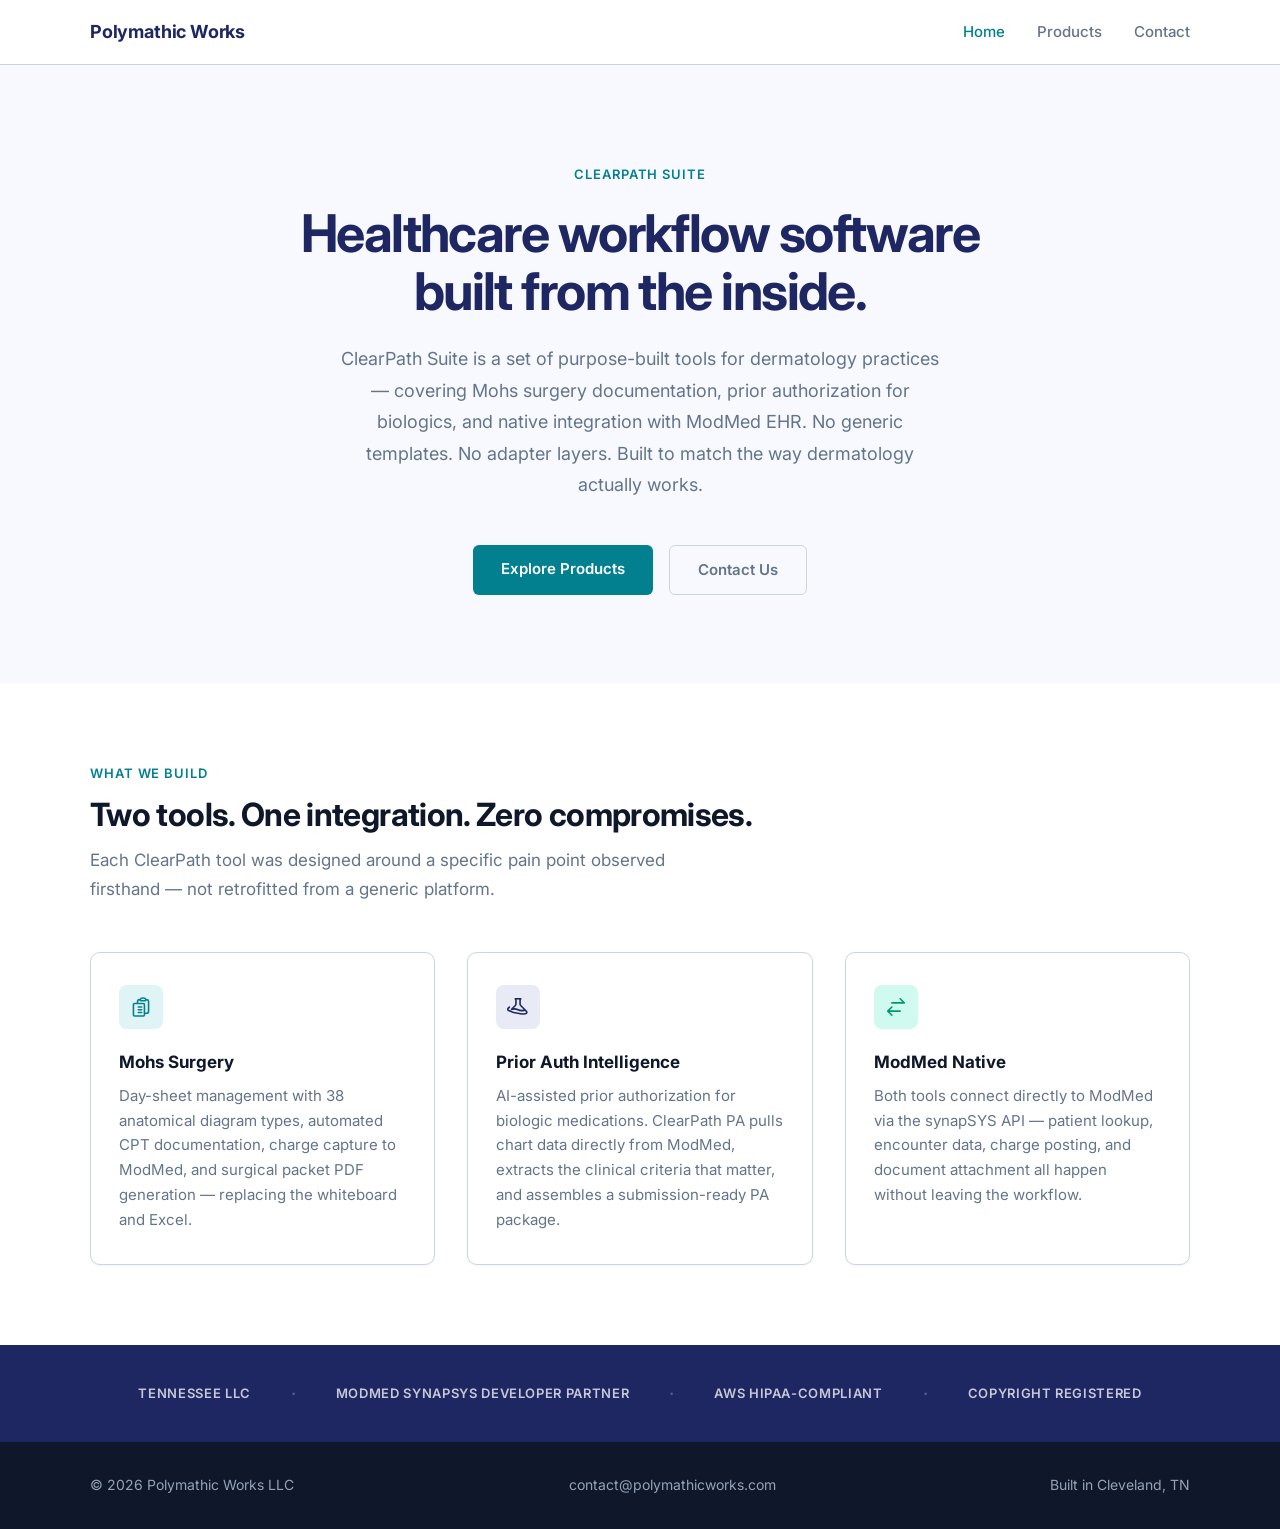
==== commit ebbadf7d: "copy: update "What We Build" headline and subhead Change headline from "Three problems. Three tools." ====
--- a/index.html
+++ b/index.html
@@ -47,8 +47,8 @@
 <section style="background: var(--white);">
   <div class="section-inner">
     <p class="section-label">What We Build</p>
-    <h2 class="section-heading">Three problems. Three tools. One suite.</h2>
-    <p class="section-sub">Each ClearPath tool was designed around a specific pain point we observed firsthand — not retrofitted from a generic platform.</p>
+    <h2 class="section-heading">Two tools. One integration. Zero compromises.</h2>
+    <p class="section-sub">Each ClearPath tool was designed around a specific pain point observed firsthand — not retrofitted from a generic platform.</p>
     <div class="value-grid">
 
       <div class="value-card">
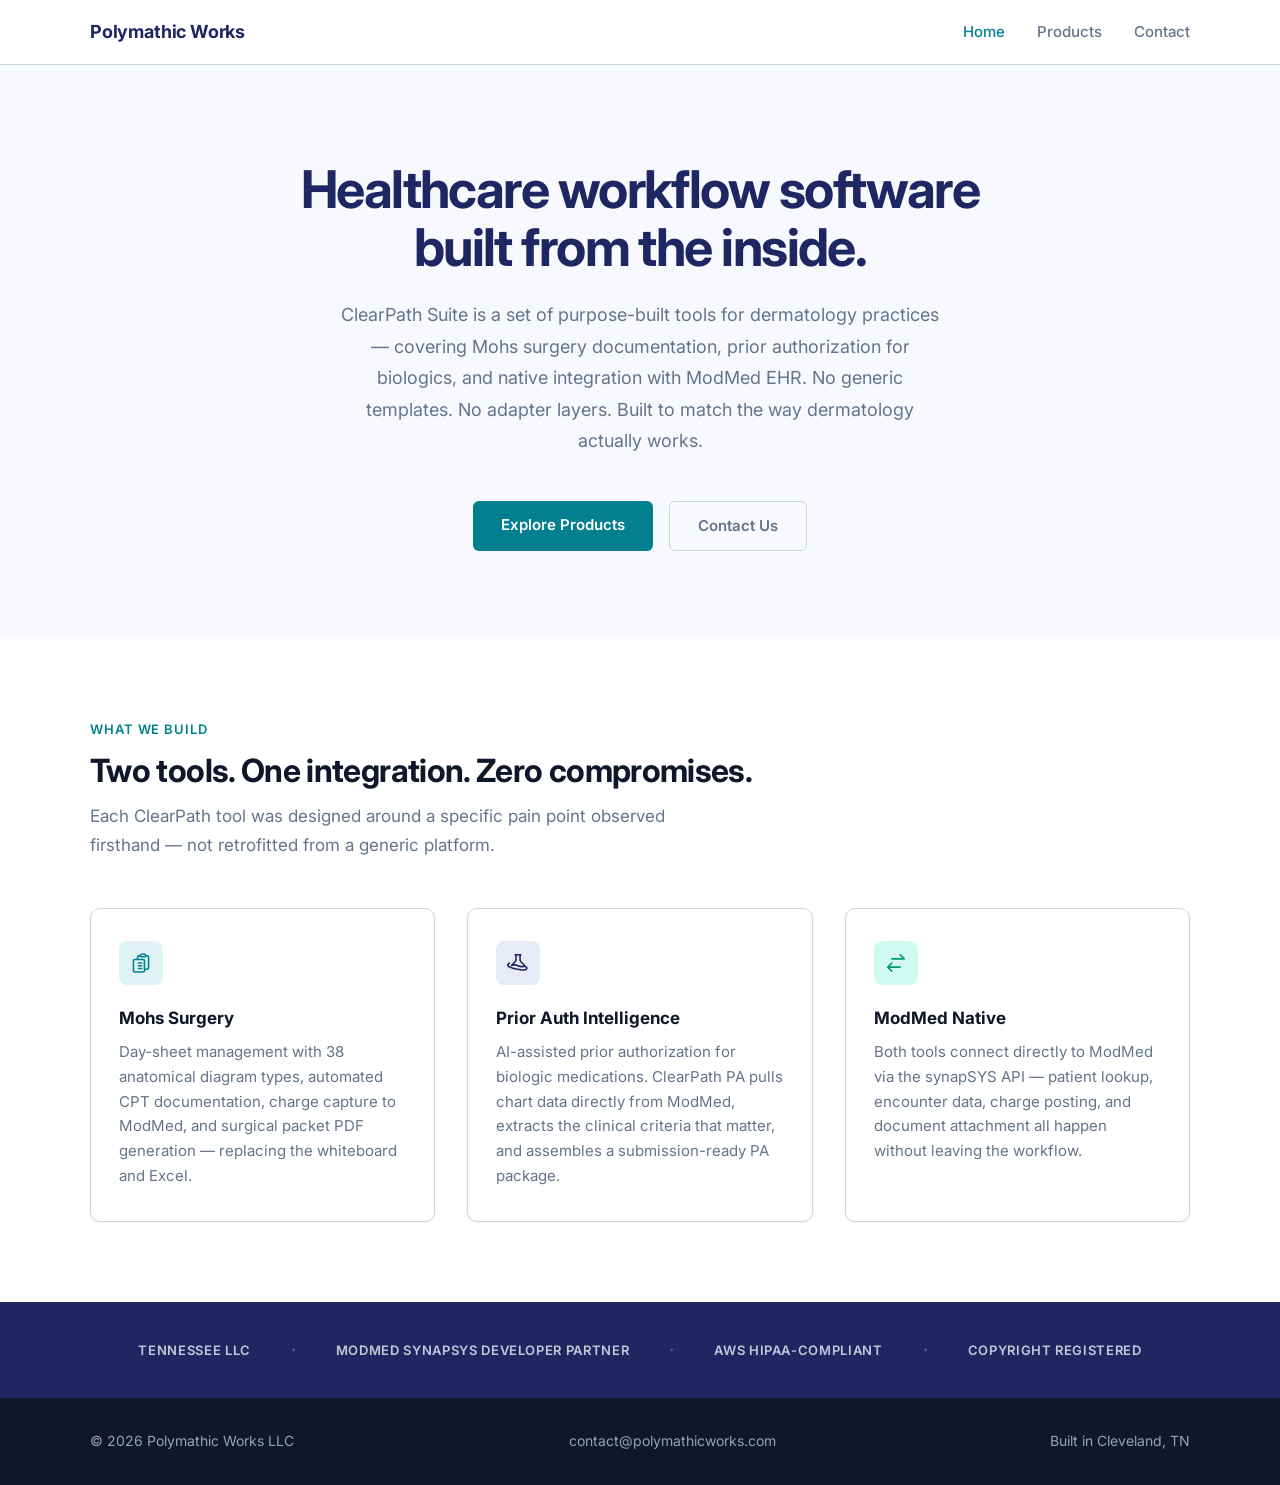
==== commit 3d7625da: "Fix product copy — remove unshipped features, correct drug list" ====
--- a/index.html
+++ b/index.html
@@ -33,7 +33,6 @@
 <!-- ── HERO ── -->
 <section class="hero">
   <div class="hero-inner">
-    <span class="hero-eyebrow">ClearPath Suite</span>
     <h1>Healthcare workflow software built from the inside.</h1>
     <p>ClearPath Suite is a set of purpose-built tools for dermatology practices — covering Mohs surgery documentation, prior authorization for biologics, and native integration with ModMed EHR. No generic templates. No adapter layers. Built to match the way dermatology actually works.</p>
     <div class="hero-actions">
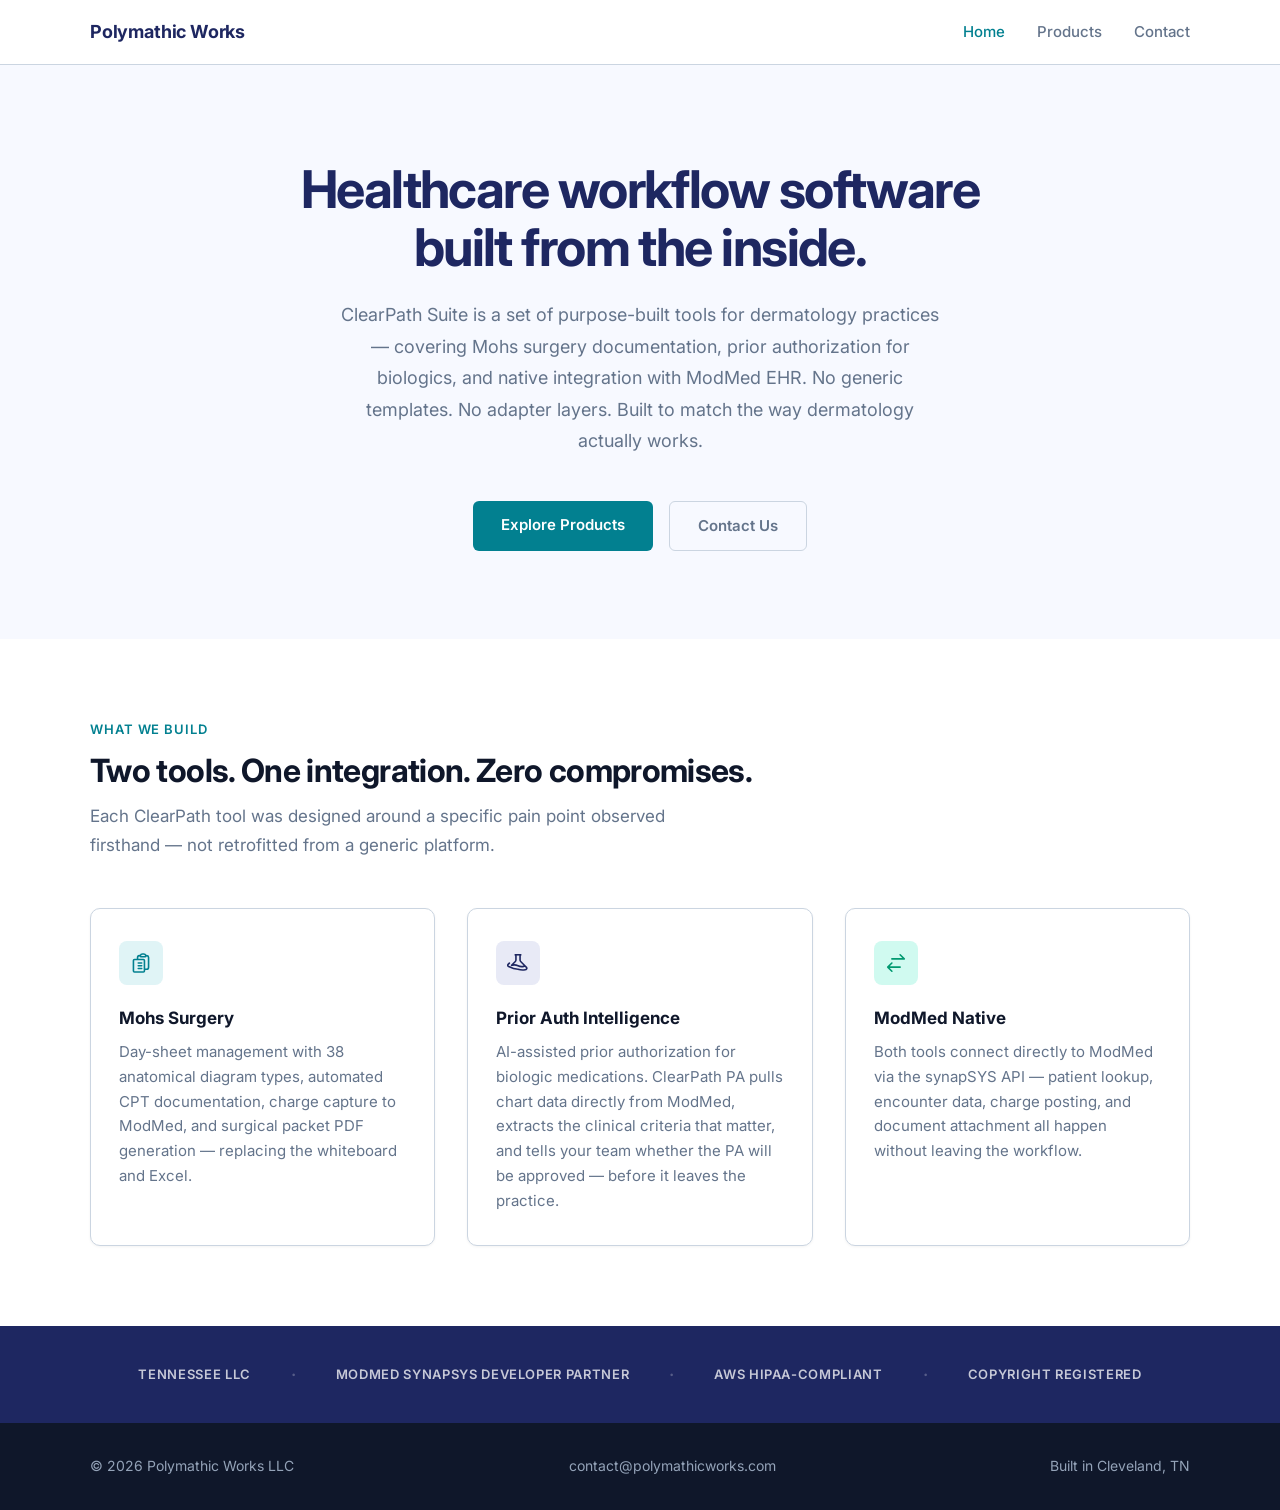
==== commit df04c039: "Reframe ClearPath PA as pre-submission decision intelligence Co-Authored-By: Claude Sonnet 4.6 <nore" ====
--- a/index.html
+++ b/index.html
@@ -67,7 +67,7 @@
           </svg>
         </div>
         <h3>Prior Auth Intelligence</h3>
-        <p>AI-assisted prior authorization for biologic medications. ClearPath PA pulls chart data directly from ModMed, extracts the clinical criteria that matter, and assembles a submission-ready PA package.</p>
+        <p>AI-assisted prior authorization for biologic medications. ClearPath PA pulls chart data directly from ModMed, extracts the clinical criteria that matter, and tells your team whether the PA will be approved — before it leaves the practice.</p>
       </div>
 
       <div class="value-card">
